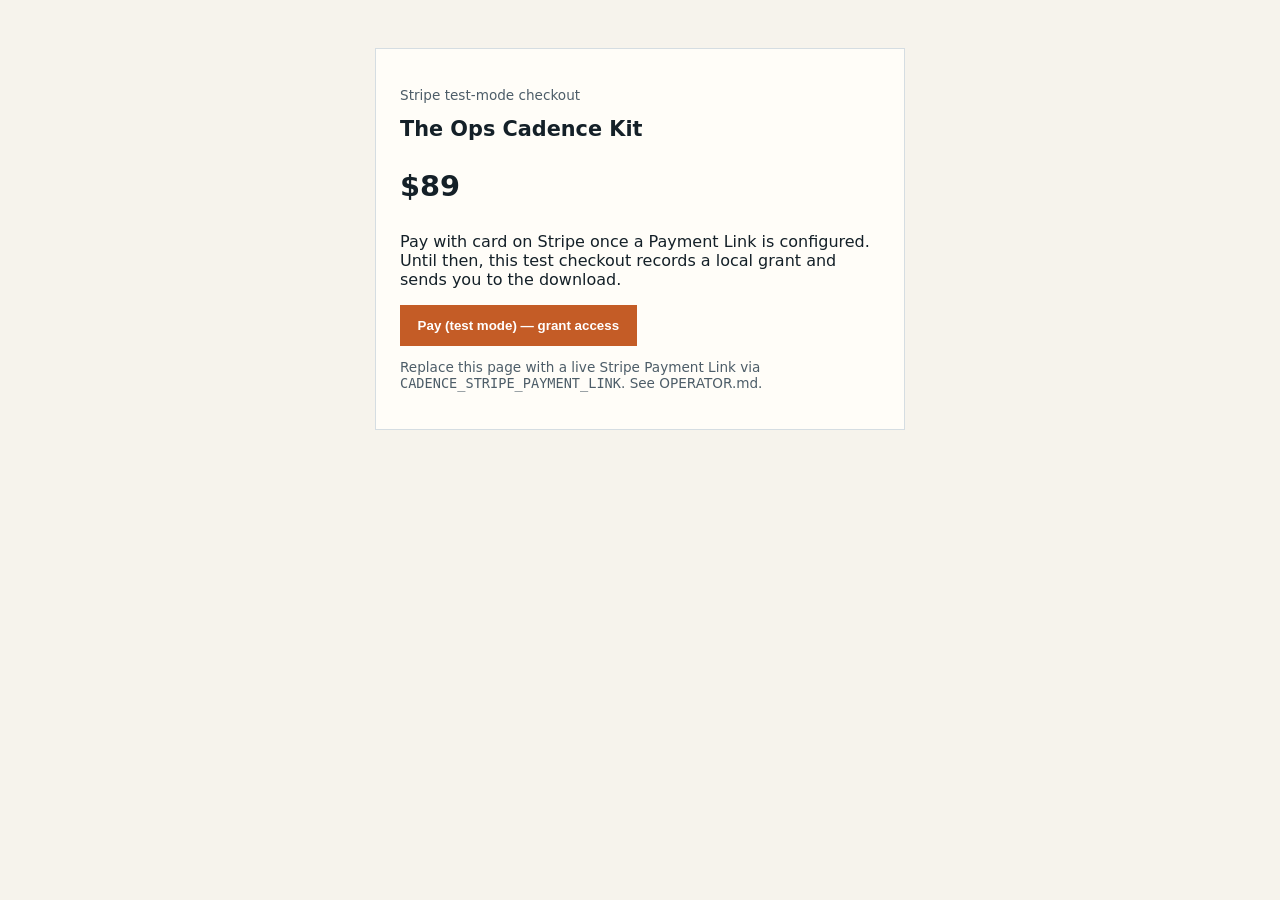
==== checkout.html @ 0ad98a27 "Publish Pilothouse landing for pilothouseco.com" ====
<!DOCTYPE html>
<html lang="en">
<head>
  <meta charset="utf-8" />
  <meta name="viewport" content="width=device-width, initial-scale=1" />
  <title>Checkout — Pilothouse (test mode)</title>
  <style>
    body { font-family: system-ui, sans-serif; background: #f6f3ec; color: #142028; margin: 0; }
    .box { max-width: 480px; margin: 3rem auto; background: #fffdf8; border: 1px solid #d5dde2; padding: 1.5rem; }
    h1 { font-size: 1.3rem; }
    .amt { font-size: 1.8rem; font-weight: 700; }
    button, .go {
      background: #c45c26; color: #fff; border: 0; padding: 0.8rem 1.1rem;
      font-weight: 700; cursor: pointer; text-decoration: none; display: inline-block;
    }
    .note { font-size: 0.85rem; color: #4d5d68; }
  </style>
  <script src="js/offer.js"></script>
  <script src="js/checkout.js"></script>
  <script src="js/fulfill.js"></script>
</head>
<body>
  <div class="box">
    <p class="note" id="mode-label">Stripe test-mode checkout</p>
    <h1 id="title">The Ops Cadence Kit</h1>
    <p class="amt" id="amt">$89</p>
    <p>Pay with card on Stripe once a Payment Link is configured. Until then, this test checkout records a local grant and sends you to the download.</p>
    <button type="button" id="pay">Pay (test mode) — grant access</button>
    <p class="note">Replace this page with a live Stripe Payment Link via <code>CADENCE_STRIPE_PAYMENT_LINK</code>. See OPERATOR.md.</p>
  </div>
  <script>
    (function () {
      var offer = window.CadenceOffer.getOffer();
      var q = window.CadenceCheckout.parseCheckoutQuery(location.search);
      document.getElementById('title').textContent = offer.productName;
      document.getElementById('amt').textContent = window.CadenceOffer.formatPrice(offer);
      if (q.mode === 'test') {
        document.getElementById('mode-label').textContent = 'Stripe test-mode checkout (local stand-in)';
      }
      document.getElementById('pay').addEventListener('click', function () {
        var grant = window.CadenceFulfill.accessPayload({ offer: offer, channel: 'test-checkout' });
        try { sessionStorage.setItem('cadence_grant', JSON.stringify(grant)); } catch (e) {}
        var next = q.success || offer.successPath || 'thanks.html';
        location.href = next + (next.indexOf('?') >= 0 ? '&' : '?') + 'paid=1&sku=' + encodeURIComponent(offer.sku);
      });
    })();
  </script>
</body>
</html>
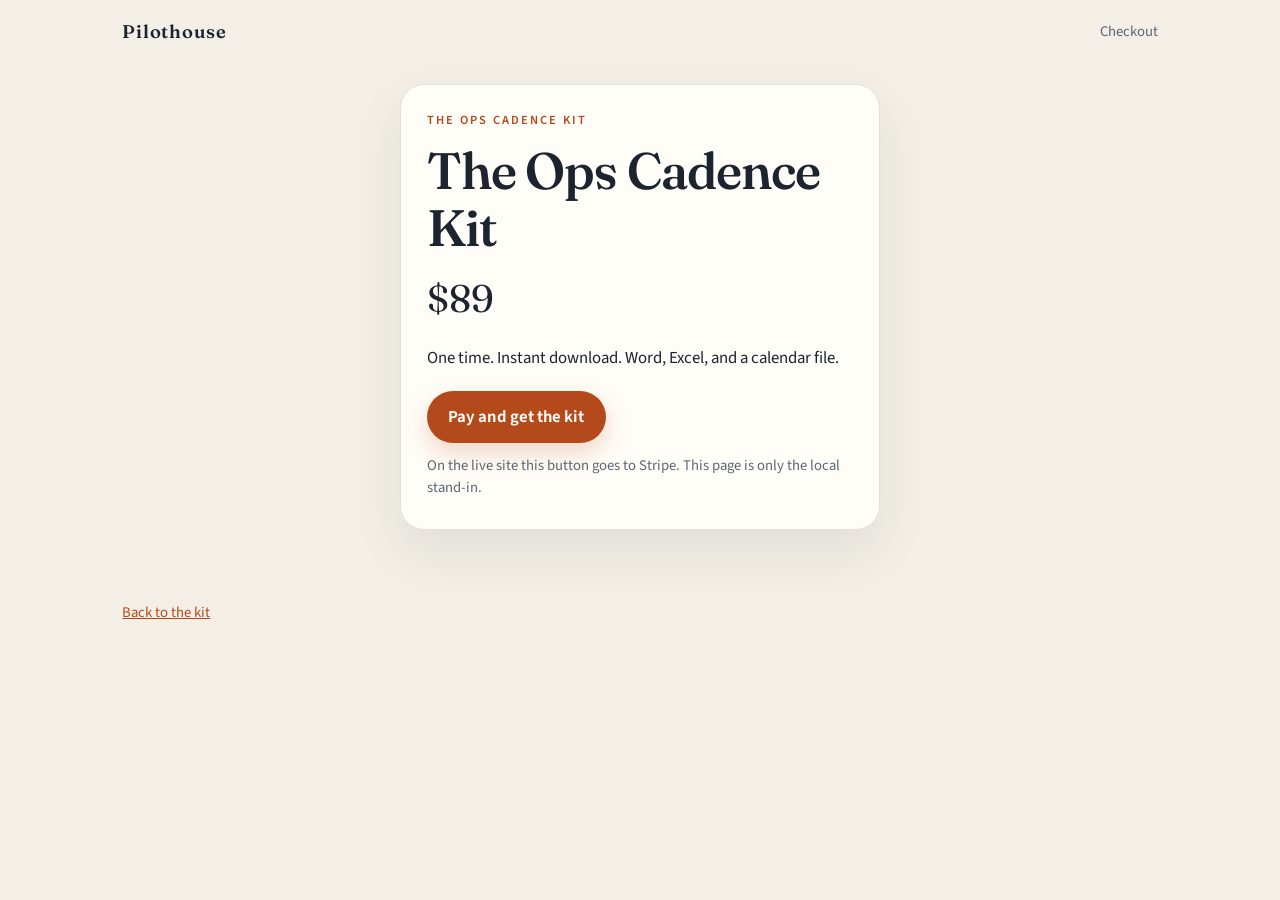
==== commit 0d81dbb0: "Refresh site: landing, checkout, and thank-you pages" ====
--- a/checkout.html
+++ b/checkout.html
@@ -3,31 +3,37 @@
 <head>
   <meta charset="utf-8" />
   <meta name="viewport" content="width=device-width, initial-scale=1" />
-  <title>Checkout — Pilothouse (test mode)</title>
-  <style>
-    body { font-family: system-ui, sans-serif; background: #f6f3ec; color: #142028; margin: 0; }
-    .box { max-width: 480px; margin: 3rem auto; background: #fffdf8; border: 1px solid #d5dde2; padding: 1.5rem; }
-    h1 { font-size: 1.3rem; }
-    .amt { font-size: 1.8rem; font-weight: 700; }
-    button, .go {
-      background: #c45c26; color: #fff; border: 0; padding: 0.8rem 1.1rem;
-      font-weight: 700; cursor: pointer; text-decoration: none; display: inline-block;
-    }
-    .note { font-size: 0.85rem; color: #4d5d68; }
-  </style>
+  <title>Checkout — Pilothouse</title>
+  <link rel="preconnect" href="https://fonts.googleapis.com" />
+  <link rel="preconnect" href="https://fonts.gstatic.com" crossorigin />
+  <link href="https://fonts.googleapis.com/css2?family=Fraunces:opsz,wght@9..144,500;9..144,600&family=Source+Sans+3:wght@400;600;650&display=swap" rel="stylesheet" />
+  <link rel="stylesheet" href="css/site.css" />
+  <link rel="icon" href="data:image/svg+xml,<svg xmlns='http://www.w3.org/2000/svg' viewBox='0 0 32 32'><circle cx='16' cy='16' r='14' fill='%23b44a1c'/><circle cx='16' cy='16' r='5' fill='%23f3efe6'/></svg>" />
   <script src="js/offer.js"></script>
   <script src="js/checkout.js"></script>
   <script src="js/fulfill.js"></script>
 </head>
 <body>
-  <div class="box">
-    <p class="note" id="mode-label">Stripe test-mode checkout</p>
-    <h1 id="title">The Ops Cadence Kit</h1>
-    <p class="amt" id="amt">$89</p>
-    <p>Pay with card on Stripe once a Payment Link is configured. Until then, this test checkout records a local grant and sends you to the download.</p>
-    <button type="button" id="pay">Pay (test mode) — grant access</button>
-    <p class="note">Replace this page with a live Stripe Payment Link via <code>CADENCE_STRIPE_PAYMENT_LINK</code>. See OPERATOR.md.</p>
+  <nav class="nav">
+    <a class="brand" href="index.html">Pilothouse</a>
+    <span class="nav-note" id="mode-label">Checkout</span>
+  </nav>
+
+  <div class="wrap">
+    <div class="pay-box">
+      <p class="kicker">The Ops Cadence Kit</p>
+      <h1 id="title">The Ops Cadence Kit</h1>
+      <p class="amt" id="amt">$89</p>
+      <p>One time. Instant download. Word, Excel, and a calendar file.</p>
+      <p style="margin: 1.2rem 0 0;">
+        <button type="button" class="cta" id="pay">Pay and get the kit</button>
+      </p>
+      <p class="fine">On the live site this button goes to Stripe. This page is only the local stand-in.</p>
+    </div>
   </div>
+
+  <footer class="site-footer"><a href="index.html">Back to the kit</a></footer>
+
   <script>
     (function () {
       var offer = window.CadenceOffer.getOffer();
@@ -35,7 +41,7 @@
       document.getElementById('title').textContent = offer.productName;
       document.getElementById('amt').textContent = window.CadenceOffer.formatPrice(offer);
       if (q.mode === 'test') {
-        document.getElementById('mode-label').textContent = 'Stripe test-mode checkout (local stand-in)';
+        document.getElementById('mode-label').textContent = 'Test checkout';
       }
       document.getElementById('pay').addEventListener('click', function () {
         var grant = window.CadenceFulfill.accessPayload({ offer: offer, channel: 'test-checkout' });
--- a/css/site.css
+++ b/css/site.css
@@ -0,0 +1,250 @@
+:root {
+  --ink: #1c2430;
+  --muted: #5b6772;
+  --line: #e6dfd4;
+  --paper: #f3efe6;
+  --paper-deep: #e8e1d4;
+  --card: #fffdf8;
+  --accent: #b44a1c;
+  --accent-ink: #fffaf6;
+  --ok: #2a6b4f;
+  --ok-soft: #e7f2ec;
+  --shadow: 0 22px 50px rgba(28, 36, 48, 0.08);
+  --radius: 18px;
+  --sans: "Source Sans 3", "Segoe UI", sans-serif;
+  --serif: "Fraunces", "Iowan Old Style", Georgia, serif;
+}
+
+* { box-sizing: border-box; }
+html { scroll-behavior: smooth; }
+body {
+  margin: 0;
+  font-family: var(--sans);
+  background: var(--paper);
+  color: var(--ink);
+  line-height: 1.55;
+  font-size: 1.05rem;
+}
+img { max-width: 100%; height: auto; display: block; }
+a { color: var(--accent); }
+a:hover { color: #8d3713; }
+
+.nav {
+  display: flex;
+  align-items: center;
+  justify-content: space-between;
+  gap: 1rem;
+  max-width: 1080px;
+  margin: 0 auto;
+  padding: 1.15rem 1.4rem;
+}
+.brand {
+  font-family: var(--serif);
+  font-weight: 600;
+  letter-spacing: 0.04em;
+  text-decoration: none;
+  color: var(--ink);
+  font-size: 1.15rem;
+}
+.brand:hover { color: var(--ink); }
+.nav-note {
+  color: var(--muted);
+  font-size: 0.92rem;
+}
+
+.wrap {
+  max-width: 1080px;
+  margin: 0 auto;
+  padding: 0 1.4rem 4.5rem;
+}
+
+.hero {
+  display: grid;
+  grid-template-columns: 1.05fr 0.95fr;
+  gap: 3rem;
+  align-items: center;
+  padding: 1.2rem 0 2.5rem;
+}
+.kicker {
+  font-size: 0.78rem;
+  letter-spacing: 0.16em;
+  text-transform: uppercase;
+  color: var(--accent);
+  font-weight: 600;
+  margin: 0 0 0.7rem;
+}
+h1 {
+  font-family: var(--serif);
+  font-weight: 560;
+  font-size: clamp(2.1rem, 4vw, 3.3rem);
+  line-height: 1.12;
+  letter-spacing: -0.02em;
+  margin: 0 0 0.8rem;
+}
+.lede, .tag {
+  font-size: 1.18rem;
+  color: var(--muted);
+  margin: 0 0 1.3rem;
+  max-width: 36rem;
+}
+.price-row {
+  display: flex;
+  flex-wrap: wrap;
+  align-items: baseline;
+  gap: 0.75rem 1.1rem;
+  margin: 0 0 1.2rem;
+}
+#price {
+  font-family: var(--serif);
+  font-size: 2.2rem;
+  font-weight: 600;
+}
+.who { color: var(--muted); font-size: 1rem; }
+
+.cta {
+  display: inline-flex;
+  align-items: center;
+  justify-content: center;
+  background: var(--accent);
+  color: var(--accent-ink);
+  text-decoration: none;
+  font-weight: 650;
+  padding: 0.9rem 1.35rem;
+  border-radius: 999px;
+  border: 0;
+  cursor: pointer;
+  font-size: 1.05rem;
+  font-family: var(--sans);
+  box-shadow: 0 10px 24px rgba(180, 74, 28, 0.22);
+}
+.cta:hover {
+  color: var(--accent-ink);
+  background: #9a3c15;
+}
+.cta-row { display: flex; flex-wrap: wrap; gap: 0.8rem 1.2rem; align-items: center; }
+.fine { font-size: 0.92rem; color: var(--muted); margin: 0.7rem 0 0; }
+#checkout-mode { color: var(--ok); }
+
+.hero-art {
+  background: var(--card);
+  border: 1px solid var(--line);
+  border-radius: 28px;
+  padding: 0.7rem;
+  box-shadow: var(--shadow);
+}
+.hero-art img { border-radius: 20px; width: 100%; }
+
+.section { margin: 1.2rem 0 3rem; }
+.section h2 {
+  font-family: var(--serif);
+  font-weight: 560;
+  font-size: 1.7rem;
+  margin: 0 0 1rem;
+}
+.grid {
+  display: grid;
+  grid-template-columns: repeat(3, 1fr);
+  gap: 1rem;
+}
+.card {
+  background: var(--card);
+  border: 1px solid var(--line);
+  border-radius: var(--radius);
+  padding: 1.15rem 1.2rem 1.25rem;
+}
+.card h3 {
+  font-family: var(--serif);
+  font-size: 1.15rem;
+  font-weight: 560;
+  margin: 0 0 0.4rem;
+}
+.card p { margin: 0; color: var(--muted); font-size: 0.98rem; }
+
+.steps { display: grid; grid-template-columns: repeat(3, 1fr); gap: 1rem; }
+.step-num {
+  font-family: var(--serif);
+  color: var(--accent);
+  font-size: 1.4rem;
+  margin: 0 0 0.35rem;
+}
+
+.band {
+  background: var(--paper-deep);
+  border-radius: 28px;
+  padding: 1.6rem 1.7rem;
+  display: grid;
+  grid-template-columns: 1.2fr 0.8fr;
+  gap: 1.5rem;
+  align-items: center;
+}
+.band p { margin: 0.4rem 0 0; color: var(--muted); }
+.band img { border-radius: 16px; }
+
+.site-footer {
+  max-width: 1080px;
+  margin: 0 auto;
+  padding: 0 1.4rem 2.4rem;
+  color: var(--muted);
+  font-size: 0.92rem;
+}
+
+/* Thanks + checkout */
+.narrow { max-width: 760px; }
+.ok-pill {
+  display: inline-block;
+  background: var(--ok-soft);
+  color: var(--ok);
+  font-weight: 650;
+  font-size: 0.82rem;
+  letter-spacing: 0.04em;
+  text-transform: uppercase;
+  padding: 0.28rem 0.65rem;
+  border-radius: 999px;
+  margin: 0 0 0.8rem;
+}
+.next {
+  list-style: none;
+  padding: 0;
+  margin: 0.4rem 0 0;
+}
+.next li {
+  display: grid;
+  grid-template-columns: 2rem 1fr;
+  gap: 0.7rem;
+  padding: 0.75rem 0;
+  border-top: 1px solid var(--line);
+}
+.next strong { display: block; }
+.next span { color: var(--muted); font-size: 0.95rem; }
+.mark {
+  width: 1.7rem;
+  height: 1.7rem;
+  border-radius: 50%;
+  background: var(--ink);
+  color: #fff;
+  display: grid;
+  place-items: center;
+  font-size: 0.85rem;
+  font-weight: 700;
+}
+.pay-box {
+  background: var(--card);
+  border: 1px solid var(--line);
+  border-radius: 24px;
+  padding: 1.6rem 1.6rem 1.8rem;
+  box-shadow: var(--shadow);
+  max-width: 480px;
+  width: 100%;
+  margin: 1.2rem auto 0;
+}
+.amt {
+  font-family: var(--serif);
+  font-size: 2.4rem;
+  margin: 0.2rem 0 0.8rem;
+}
+
+@media (max-width: 800px) {
+  .hero, .grid, .steps, .band { grid-template-columns: 1fr; }
+  .hero { gap: 1.5rem; padding-top: 0.4rem; }
+  .nav { padding-bottom: 0.4rem; }
+}
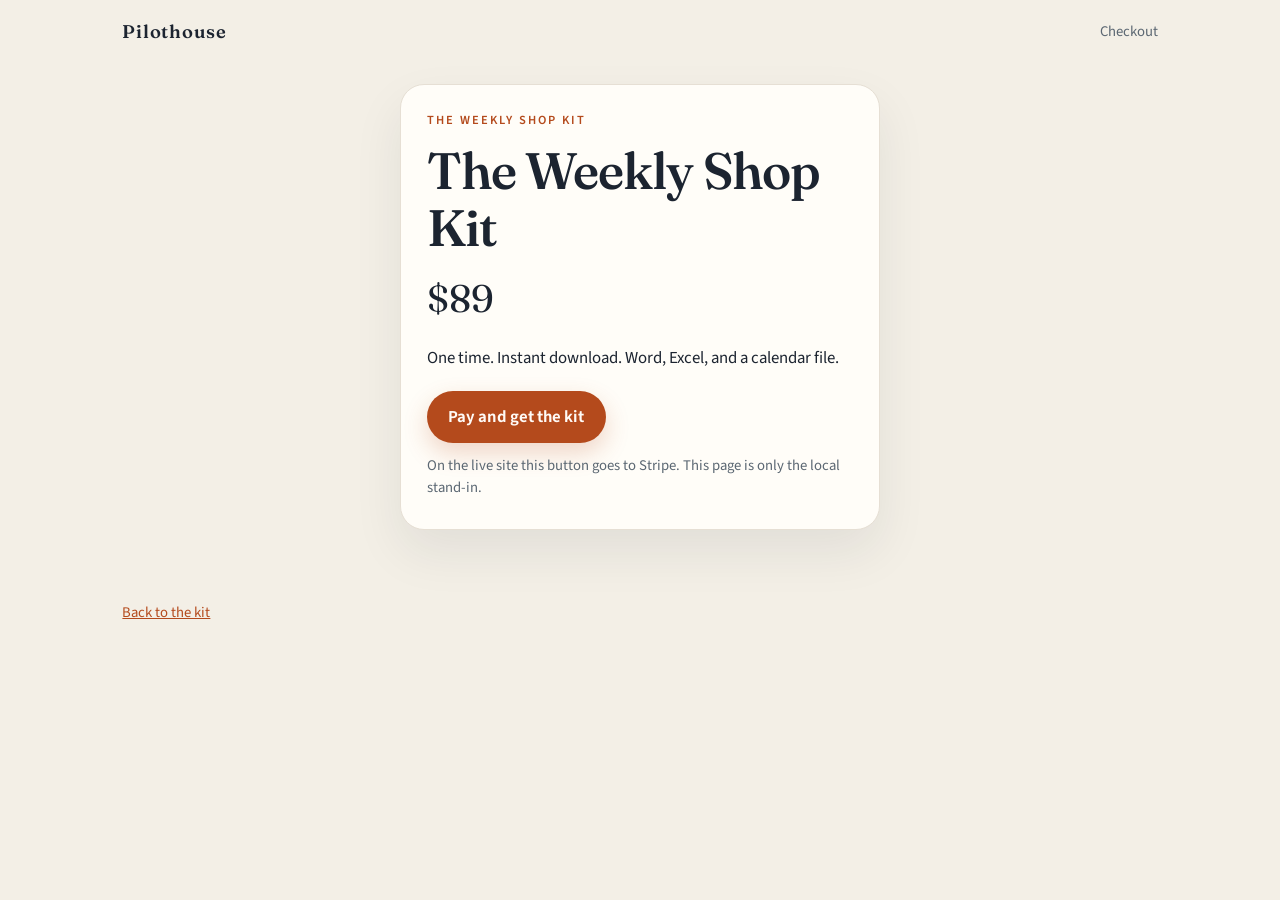
==== commit 3d149304: "Rename product to The Weekly Shop Kit and drop Slack-specific copy" ====
--- a/checkout.html
+++ b/checkout.html
@@ -21,8 +21,8 @@
 
   <div class="wrap">
     <div class="pay-box">
-      <p class="kicker">The Ops Cadence Kit</p>
-      <h1 id="title">The Ops Cadence Kit</h1>
+      <p class="kicker">The Weekly Shop Kit</p>
+      <h1 id="title">The Weekly Shop Kit</h1>
       <p class="amt" id="amt">$89</p>
       <p>One time. Instant download. Word, Excel, and a calendar file.</p>
       <p style="margin: 1.2rem 0 0;">
